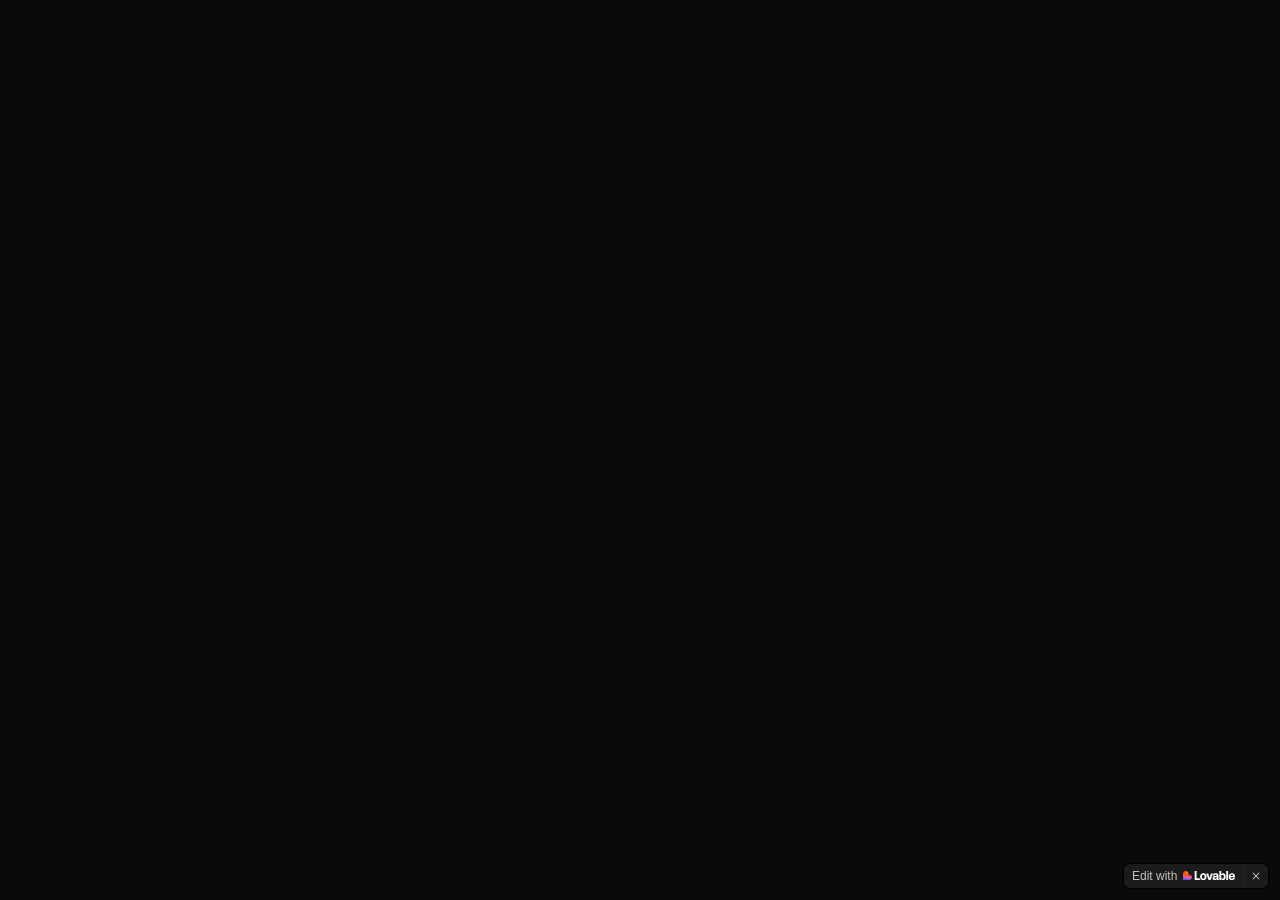
==== index.html @ 26232ea1 "CMO Agent static site (from Lovable build)" ====
<!DOCTYPE html><html lang="en"><head><meta charSet="utf-8"/><meta name="viewport" content="width=device-width, initial-scale=1"/><link rel="stylesheet" href="assets/styles-B9G0Pp6x.css" data-precedence="default"/><link rel="stylesheet" href="https://fonts.googleapis.com/css2?family=Geist:wght@400;500;600&amp;family=Geist+Mono:wght@400;500&amp;display=swap" data-precedence="default"/><title>CMO Agent — Your AI CMO, working every day</title><meta property="og:type" content="website"/><meta name="twitter:card" content="summary_large_image"/><meta name="description" content="Connect your website and get a full marketing strategy, then daily drafted work — SEO articles, social posts, Reddit replies — ready for your approval."/><meta property="og:title" content="CMO Agent — Your AI CMO, working every day"/><meta property="og:description" content="A full marketing strategy from your website, then daily drafted work ready for your approval."/><link rel="modulepreload" href="assets/index-CbZi4fFp.js"/><link rel="modulepreload" href="assets/jsx-runtime-BkSabwWG.js"/><link rel="modulepreload" href="assets/react-DHmoMYoq.js"/><link rel="modulepreload" href="assets/link-D0kujlJP.js"/><link rel="modulepreload" href="assets/routes-bAOMrEwl.js"/><link rel="modulepreload" href="assets/createLucideIcon-CaYjXmwE.js"/><link rel="preconnect" href="https://fonts.googleapis.com"/><link rel="preconnect" href="https://fonts.gstatic.com" crossorigin="anonymous"/><link rel="icon" href="favicon.ico" type="image/x-icon"/>
<style>
	@font-face {
		font-family: 'CameraPlainVariable';
		src: url('https://cdn.gpteng.co/mcp-widgets/v1/fonts/CameraPlainVariable.woff2') format('woff2');
		font-weight: 100 900;
		font-style: normal;
		font-display: swap;
	}

	#lovable-badge {
		--badge-bg: #1b1b1b;
		--badge-text: #c5c1b9;
		--badge-text-hover: #dcdad5;
		--badge-radius: 6px;
		--badge-padding: 8px;
		--badge-gap: 6px;
		--badge-shadow: 
			0 0 0 1px rgba(0, 0, 0, 0.88),
			0 1px 0 0 rgba(0, 0, 0, 0.04),
			0 2px 2px -1px rgba(0, 0, 0, 0.08),
			0 4px 4px -2px rgba(0, 0, 0, 0.08),
			0 8px 8px -4px rgba(0, 0, 0, 0.08),
			0 16px 16px -8px rgba(0, 0, 0, 0.08);
		--badge-transition-duration: 0.2s;
		--badge-transition-easing: cubic-bezier(0.16, 1, 0.32, 1);
		--focus-color: #575ECF;
		--focus-offset: 2px;
		--focus-width: 2px;
		
		position: fixed;
		bottom: 12px;
		right: 12px;
		height: 24px;
		display: flex;
		align-items: center;
		z-index: 1000000;
		background-color: var(--badge-bg) !important;
		color: var(--badge-text) !important;
		border-radius: var(--badge-radius);
		box-shadow: var(--badge-shadow) !important;
		font-size: 12px;
		font-family: CameraPlainVariable, "CameraPlainVariable Fallback", -apple-system, BlinkMacSystemFont, 'Segoe UI', Roboto, sans-serif;
		font-weight: 400 !important;
		text-transform: none !important;
		font-feature-settings: normal !important;
		transform: translateZ(0);
		will-change: transform, opacity;
	}

	#lovable-badge-cta {
		display: flex;
		align-items: center;
		gap: var(--badge-gap);
		padding: 0 var(--badge-padding);
		height: 100%;
		color: inherit;
		text-decoration: none;
		white-space: nowrap;
		border-radius: var(--badge-radius) 0 0 var(--badge-radius);
		transition: 
			background-color var(--badge-transition-duration) ease,
			color var(--badge-transition-duration) ease,
			transform 0.1s ease;
	}

	#lovable-badge-cta:hover {
		background: rgba(255, 255, 255, 0.04);
		color: var(--badge-text-hover);
	}

	#lovable-badge-cta:active {
		transform: scale(0.98);
	}

	#lovable-badge-cta:focus {
		outline: none;
	}

	#lovable-badge-cta:focus-visible {
		outline: var(--focus-width) solid var(--focus-color);
		outline-offset: var(--focus-offset);
		z-index: 1;
	}

	#lovable-badge-text {
		line-height: 1;
	}

	#lovable-badge-divider {
		width: 1px;
		height: 24px;
		background-color: rgba(255, 255, 255, 0.04);
		flex-shrink: 0;
	}

	#lovable-badge-close {
		width: 24px;
		height: 24px;
		min-width: 24px;
		min-height: 24px;
		cursor: pointer;
		background: none;
		border: none;
		padding: 0;
		display: flex;
		align-items: center;
		justify-content: center;
		border-radius: 0 var(--badge-radius) var(--badge-radius) 0;
		flex-shrink: 0;
		transition: 
			background-color var(--badge-transition-duration) ease,
			transform 0.1s ease;
	}

	#lovable-badge-close:hover {
		background: rgba(255, 255, 255, 0.04);
	}

	#lovable-badge-close:active {
		transform: scale(0.92);
	}

	#lovable-badge-close:focus {
		outline: none;
	}

	#lovable-badge-close:focus-visible {
		outline: var(--focus-width) solid var(--focus-color);
		outline-offset: calc(var(--focus-offset) * -1);
		z-index: 1;
	}

	#lovable-badge-close svg path {
		fill: var(--badge-text);
		transition: fill var(--badge-transition-duration) ease;
	}

	#lovable-badge-close:hover svg path {
		fill: var(--badge-text-hover);
	}

	@media (prefers-reduced-motion: reduce) {
		#lovable-badge-cta,
		#lovable-badge-close,
		#lovable-badge-close svg path {
			transition: none;
		}
		
		#lovable-badge-cta:active,
		#lovable-badge-close:active {
			transform: none;
		}
	}

	@media (prefers-contrast: high) {
		#lovable-badge {
			--badge-bg: #000;
			--badge-text: #fff;
			--badge-text-hover: #fff;
			border: 2px solid currentColor;
		}
		
		#lovable-badge-cta:focus-visible,
		#lovable-badge-close:focus-visible {
			outline-width: 3px;
		}
	}
</style>
<aside
	id="lovable-badge"
	role="complementary"
	dir="ltr"
	lang="en"
	aria-label="Edit with Lovable">
	<a
		id="lovable-badge-cta" 
		target="_blank" 
		href="https://lovable.dev/projects/lovp_7pfqg40b8q842s17q9yzrsd79j?utm_source=lovable-badge"
		rel="noopener nofollow"
		aria-label="Edit with Lovable">
		<span id="lovable-badge-text">Edit with</span>
		<svg xmlns="http://www.w3.org/2000/svg" width="52" height="16" fill="none" viewBox="0 0 52 16">
  <path fill="#FCFBF8" fill-rule="evenodd" d="M20.318 5.25c.643 0 1.206.14 1.69.418a2.81 2.81 0 0 1 1.118 1.191c.266.513.4 1.115.4 1.807s-.134 1.296-.4 1.812a2.81 2.81 0 0 1-1.118 1.193c-.484.278-1.047.418-1.69.418s-1.208-.14-1.695-.418a2.85 2.85 0 0 1-1.125-1.193c-.262-.516-.393-1.12-.393-1.812s.131-1.294.393-1.807a2.848 2.848 0 0 1 1.125-1.191c.487-.279 1.052-.418 1.695-.418Zm0 1.425c-.27 0-.504.076-.7.228-.193.147-.34.37-.443.67-.102.295-.153.66-.153 1.093 0 .435.05.801.153 1.1.102.3.25.524.443.676.196.147.43.22.7.22.27 0 .502-.073.694-.22.193-.152.341-.375.443-.67.103-.299.153-.667.153-1.106 0-.65-.112-1.145-.337-1.481a1.08 1.08 0 0 0-.953-.51ZM32.7 5.25c.61 0 1.127.1 1.549.3.422.197.74.48.953.849.217.368.325.809.325 1.32v2.704c0 .29.02.562.062.812.044.245.108.4.19.466V12h-1.935a5.895 5.895 0 0 1-.105-.684 7.745 7.745 0 0 1-.02-.228 2.293 2.293 0 0 1-.151.203c-.205.242-.47.437-.793.584-.32.143-.685.215-1.094.215-.406 0-.77-.08-1.094-.24a1.845 1.845 0 0 1-.756-.682 1.984 1.984 0 0 1-.27-1.045c0-.606.178-1.069.535-1.388.356-.324.87-.534 1.542-.633l1.125-.16c.225-.032.403-.074.534-.123a.622.622 0 0 0 .288-.196.549.549 0 0 0 .093-.327.65.65 0 0 0-.11-.367.702.702 0 0 0-.32-.27c-.14-.07-.31-.105-.51-.105-.32 0-.576.083-.768.251-.193.164-.298.39-.314.676h-1.923c.016-.434.147-.82.393-1.155.25-.34.596-.604 1.039-.792.442-.189.954-.283 1.535-.283Zm.99 3.498a.98.98 0 0 1-.215.14 2.49 2.49 0 0 1-.584.178l-.473.092c-.315.061-.553.156-.713.283-.155.127-.233.305-.233.534 0 .23.084.412.252.547.168.135.383.203.645.203s.494-.058.694-.173c.201-.118.355-.282.461-.49.11-.21.166-.448.166-.714v-.6Zm4.526-2.375c.065-.125.138-.243.221-.349.197-.25.437-.44.719-.571.282-.135.6-.203.952-.203.528 0 .988.138 1.377.412.389.275.688.67.896 1.186.21.512.314 1.12.314 1.824 0 .7-.107 1.309-.32 1.825-.213.512-.518.906-.915 1.18-.393.275-.854.412-1.383.412-.352 0-.667-.062-.946-.184a1.832 1.832 0 0 1-.7-.554 2.2 2.2 0 0 1-.234-.383V12h-1.843V3h1.862v3.373Zm1.284.296c-.274 0-.51.085-.707.253-.192.163-.338.397-.436.7a3.376 3.376 0 0 0-.148 1.05c0 .406.05.759.148 1.058.098.299.243.53.436.694.197.164.433.246.707.246.279 0 .512-.082.7-.246.193-.164.336-.395.43-.694.099-.3.148-.652.148-1.058 0-.405-.05-.757-.147-1.056-.095-.299-.238-.53-.43-.694a1.015 1.015 0 0 0-.7-.253Zm9.416-1.419c.602 0 1.136.131 1.604.393.466.262.829.643 1.086 1.143.263.5.394 1.097.394 1.794 0 .25-.002.449-.006.596H47.51c.018.288.071.538.164.75a1.3 1.3 0 0 0 .491.596c.214.13.465.196.757.196.319 0 .583-.082.792-.246.209-.167.34-.403.393-.706h1.862a2.48 2.48 0 0 1-.485 1.235 2.54 2.54 0 0 1-1.051.805c-.439.188-.949.283-1.53.283-.655 0-1.225-.125-1.708-.375a2.672 2.672 0 0 1-1.13-1.143c-.267-.508-.4-1.137-.4-1.887 0-.712.14-1.327.418-1.843a2.86 2.86 0 0 1 1.155-1.186c.491-.27 1.051-.405 1.678-.405Zm-.044 1.345c-.274 0-.516.068-.725.203a1.29 1.29 0 0 0-.479.59 2.045 2.045 0 0 0-.132.498h2.562a1.873 1.873 0 0 0-.138-.602 1.061 1.061 0 0 0-.418-.516 1.243 1.243 0 0 0-.67-.173Z" clip-rule="evenodd"/>
  <path fill="#FCFBF8" d="m26.605 9.995 1.342-4.566h1.924L27.628 12h-2.07l-2.33-6.57h1.98l1.397 4.565Zm-13.013.143h2.256c1.632 0 1.421 1.837 1.418 1.861h-5.603V3h1.93v7.138Zm31.516 1.861h-1.862V3h1.862v8.999Z"/>
  <path fill="url(#a)" fill-rule="evenodd" d="M2.7 3c1.492 0 2.7 1.192 2.7 2.663v1.012h.9c1.49 0 2.7 1.192 2.7 2.662S7.791 12 6.3 12H0V5.663C0 4.193 1.209 3 2.7 3Z" clip-rule="evenodd"/>
  <defs>
    <radialGradient id="a" cx="0" cy="0" r="1" gradientTransform="matrix(-1.54236 7.07838 -10.231 -2.15602 4.627 5.022)" gradientUnits="userSpaceOnUse">
      <stop offset=".106" stop-color="#FE7B02"/>
      <stop offset=".394" stop-color="#FE3F21"/>
      <stop offset=".608" stop-color="#F858BC"/>
      <stop offset=".929" stop-color="#575ECF"/>
    </radialGradient>
  </defs>
</svg>


	</a>
	
	<span id="lovable-badge-divider" aria-hidden="true"></span>
	
	<button 
		id="lovable-badge-close"
		aria-label="Dismiss"
		title="Dismiss"
		type="button">
		<svg xmlns="http://www.w3.org/2000/svg" width="16" height="16" fill="none" viewBox="0 0 16 16" aria-hidden="true">
			<path d="M10.646 4.646a.5.5 0 1 1 .707.708L8.707 8l2.646 2.646a.5.5 0 1 1-.707.707L8 8.707l-2.646 2.646a.5.5 0 1 1-.708-.707L7.293 8 4.646 5.354a.5.5 0 1 1 .708-.708L8 7.293l2.646-2.647Z"/>
		</svg>
	</button>
</aside>
<script>
	// Don't show the lovable-badge if the page is in an iframe or if it's being rendered by puppeteer (screenshot service)
	if (window.self !== window.top || navigator.userAgent.includes('puppeteer')) {
		var badge = document.getElementById('lovable-badge');
		if (badge) {
			badge.style.display = 'none';
		}
	}

	// Add click event listener to close button with animation
	var closeButton = document.getElementById('lovable-badge-close');
	if (closeButton) {
		closeButton.addEventListener('click', function(event) {
			event.preventDefault();
			event.stopPropagation();
			var badge = document.getElementById('lovable-badge');
			if (badge) {
				badge.classList.add('closing');
				setTimeout(function() {
					if (badge) {
						badge.style.display = 'none';
					}
				}, 240);
			}
		});
	}
</script>
</body></html>
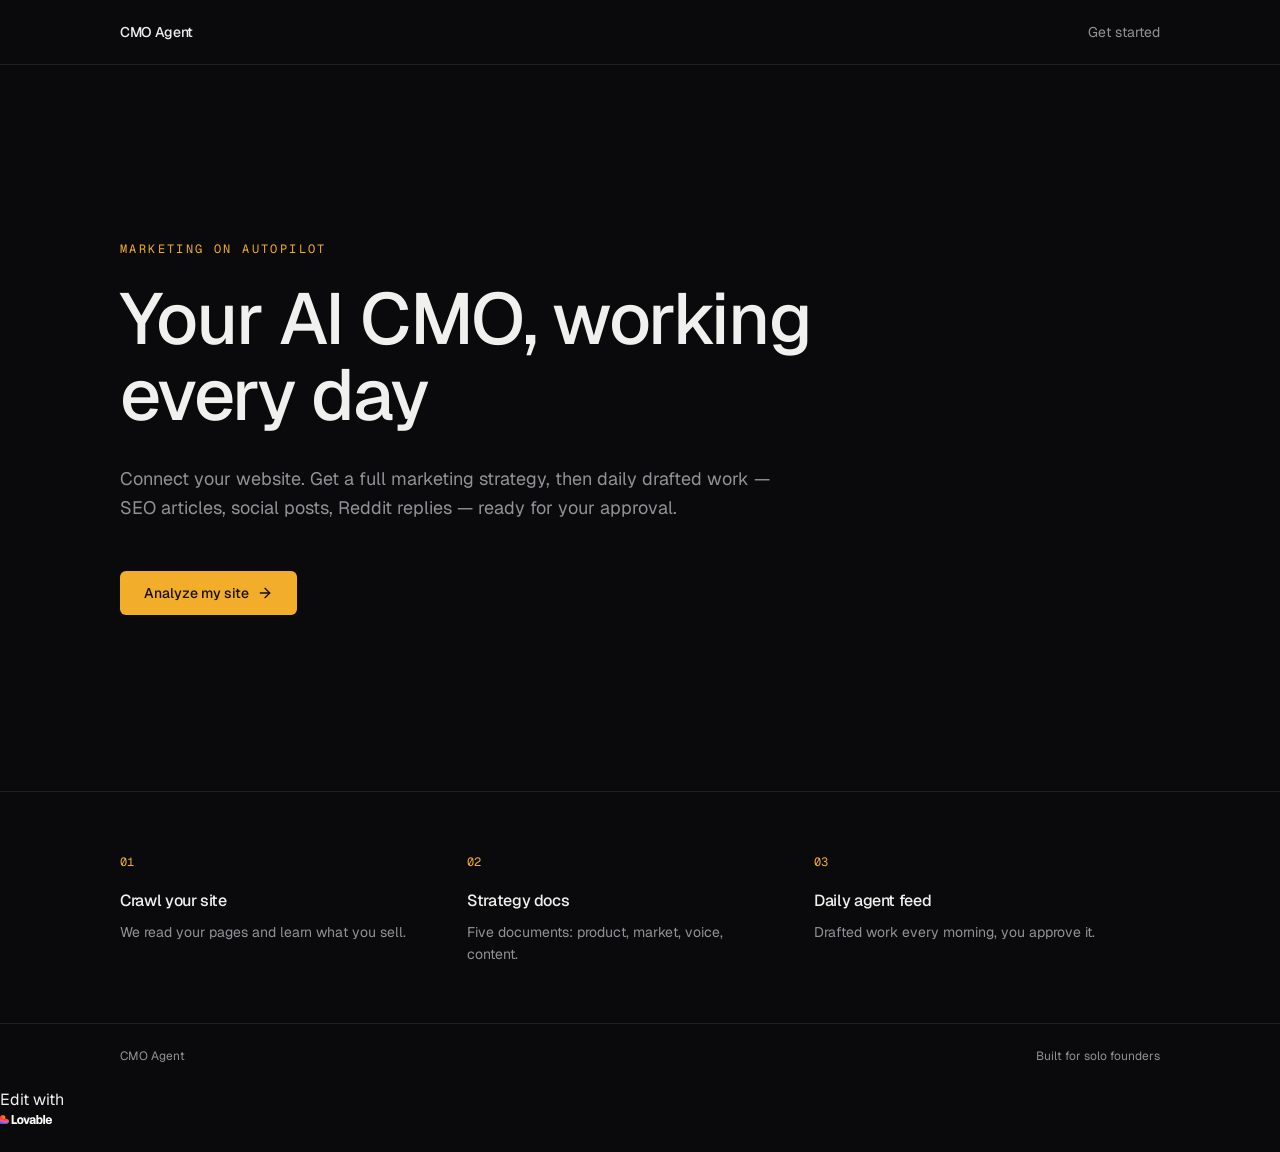
==== commit 98f3d986: "Fix asset paths for Pages base, remove Lovable badge" ====
--- a/index.html
+++ b/index.html
@@ -1,172 +1,6 @@
-<!DOCTYPE html><html lang="en"><head><meta charSet="utf-8"/><meta name="viewport" content="width=device-width, initial-scale=1"/><link rel="stylesheet" href="assets/styles-B9G0Pp6x.css" data-precedence="default"/><link rel="stylesheet" href="https://fonts.googleapis.com/css2?family=Geist:wght@400;500;600&amp;family=Geist+Mono:wght@400;500&amp;display=swap" data-precedence="default"/><title>CMO Agent — Your AI CMO, working every day</title><meta property="og:type" content="website"/><meta name="twitter:card" content="summary_large_image"/><meta name="description" content="Connect your website and get a full marketing strategy, then daily drafted work — SEO articles, social posts, Reddit replies — ready for your approval."/><meta property="og:title" content="CMO Agent — Your AI CMO, working every day"/><meta property="og:description" content="A full marketing strategy from your website, then daily drafted work ready for your approval."/><link rel="modulepreload" href="assets/index-CbZi4fFp.js"/><link rel="modulepreload" href="assets/jsx-runtime-BkSabwWG.js"/><link rel="modulepreload" href="assets/react-DHmoMYoq.js"/><link rel="modulepreload" href="assets/link-D0kujlJP.js"/><link rel="modulepreload" href="assets/routes-bAOMrEwl.js"/><link rel="modulepreload" href="assets/createLucideIcon-CaYjXmwE.js"/><link rel="preconnect" href="https://fonts.googleapis.com"/><link rel="preconnect" href="https://fonts.gstatic.com" crossorigin="anonymous"/><link rel="icon" href="favicon.ico" type="image/x-icon"/>
-<style>
-	@font-face {
-		font-family: 'CameraPlainVariable';
-		src: url('https://cdn.gpteng.co/mcp-widgets/v1/fonts/CameraPlainVariable.woff2') format('woff2');
-		font-weight: 100 900;
-		font-style: normal;
-		font-display: swap;
-	}
+<!DOCTYPE html><html lang="en"><head><meta charSet="utf-8"/><meta name="viewport" content="width=device-width, initial-scale=1"/><link rel="stylesheet" href="/assets/styles-B9G0Pp6x.css" data-precedence="default"/><link rel="stylesheet" href="https://fonts.googleapis.com/css2?family=Geist:wght@400;500;600&amp;family=Geist+Mono:wght@400;500&amp;display=swap" data-precedence="default"/><title>CMO Agent — Your AI CMO, working every day</title><meta property="og:type" content="website"/><meta name="twitter:card" content="summary_large_image"/><meta name="description" content="Connect your website and get a full marketing strategy, then daily drafted work — SEO articles, social posts, Reddit replies — ready for your approval."/><meta property="og:title" content="CMO Agent — Your AI CMO, working every day"/><meta property="og:description" content="A full marketing strategy from your website, then daily drafted work ready for your approval."/><link rel="modulepreload" href="/assets/index-CbZi4fFp.js"/><link rel="modulepreload" href="/assets/jsx-runtime-BkSabwWG.js"/><link rel="modulepreload" href="/assets/react-DHmoMYoq.js"/><link rel="modulepreload" href="/assets/link-D0kujlJP.js"/><link rel="modulepreload" href="/assets/routes-bAOMrEwl.js"/><link rel="modulepreload" href="/assets/createLucideIcon-CaYjXmwE.js"/><link rel="preconnect" href="https://fonts.googleapis.com"/><link rel="preconnect" href="https://fonts.gstatic.com" crossorigin="anonymous"/><link rel="icon" href="/favicon.ico" type="image/x-icon"/>
 
-	#lovable-badge {
-		--badge-bg: #1b1b1b;
-		--badge-text: #c5c1b9;
-		--badge-text-hover: #dcdad5;
-		--badge-radius: 6px;
-		--badge-padding: 8px;
-		--badge-gap: 6px;
-		--badge-shadow: 
-			0 0 0 1px rgba(0, 0, 0, 0.88),
-			0 1px 0 0 rgba(0, 0, 0, 0.04),
-			0 2px 2px -1px rgba(0, 0, 0, 0.08),
-			0 4px 4px -2px rgba(0, 0, 0, 0.08),
-			0 8px 8px -4px rgba(0, 0, 0, 0.08),
-			0 16px 16px -8px rgba(0, 0, 0, 0.08);
-		--badge-transition-duration: 0.2s;
-		--badge-transition-easing: cubic-bezier(0.16, 1, 0.32, 1);
-		--focus-color: #575ECF;
-		--focus-offset: 2px;
-		--focus-width: 2px;
-		
-		position: fixed;
-		bottom: 12px;
-		right: 12px;
-		height: 24px;
-		display: flex;
-		align-items: center;
-		z-index: 1000000;
-		background-color: var(--badge-bg) !important;
-		color: var(--badge-text) !important;
-		border-radius: var(--badge-radius);
-		box-shadow: var(--badge-shadow) !important;
-		font-size: 12px;
-		font-family: CameraPlainVariable, "CameraPlainVariable Fallback", -apple-system, BlinkMacSystemFont, 'Segoe UI', Roboto, sans-serif;
-		font-weight: 400 !important;
-		text-transform: none !important;
-		font-feature-settings: normal !important;
-		transform: translateZ(0);
-		will-change: transform, opacity;
-	}
-
-	#lovable-badge-cta {
-		display: flex;
-		align-items: center;
-		gap: var(--badge-gap);
-		padding: 0 var(--badge-padding);
-		height: 100%;
-		color: inherit;
-		text-decoration: none;
-		white-space: nowrap;
-		border-radius: var(--badge-radius) 0 0 var(--badge-radius);
-		transition: 
-			background-color var(--badge-transition-duration) ease,
-			color var(--badge-transition-duration) ease,
-			transform 0.1s ease;
-	}
-
-	#lovable-badge-cta:hover {
-		background: rgba(255, 255, 255, 0.04);
-		color: var(--badge-text-hover);
-	}
-
-	#lovable-badge-cta:active {
-		transform: scale(0.98);
-	}
-
-	#lovable-badge-cta:focus {
-		outline: none;
-	}
-
-	#lovable-badge-cta:focus-visible {
-		outline: var(--focus-width) solid var(--focus-color);
-		outline-offset: var(--focus-offset);
-		z-index: 1;
-	}
-
-	#lovable-badge-text {
-		line-height: 1;
-	}
-
-	#lovable-badge-divider {
-		width: 1px;
-		height: 24px;
-		background-color: rgba(255, 255, 255, 0.04);
-		flex-shrink: 0;
-	}
-
-	#lovable-badge-close {
-		width: 24px;
-		height: 24px;
-		min-width: 24px;
-		min-height: 24px;
-		cursor: pointer;
-		background: none;
-		border: none;
-		padding: 0;
-		display: flex;
-		align-items: center;
-		justify-content: center;
-		border-radius: 0 var(--badge-radius) var(--badge-radius) 0;
-		flex-shrink: 0;
-		transition: 
-			background-color var(--badge-transition-duration) ease,
-			transform 0.1s ease;
-	}
-
-	#lovable-badge-close:hover {
-		background: rgba(255, 255, 255, 0.04);
-	}
-
-	#lovable-badge-close:active {
-		transform: scale(0.92);
-	}
-
-	#lovable-badge-close:focus {
-		outline: none;
-	}
-
-	#lovable-badge-close:focus-visible {
-		outline: var(--focus-width) solid var(--focus-color);
-		outline-offset: calc(var(--focus-offset) * -1);
-		z-index: 1;
-	}
-
-	#lovable-badge-close svg path {
-		fill: var(--badge-text);
-		transition: fill var(--badge-transition-duration) ease;
-	}
-
-	#lovable-badge-close:hover svg path {
-		fill: var(--badge-text-hover);
-	}
-
-	@media (prefers-reduced-motion: reduce) {
-		#lovable-badge-cta,
-		#lovable-badge-close,
-		#lovable-badge-close svg path {
-			transition: none;
-		}
-		
-		#lovable-badge-cta:active,
-		#lovable-badge-close:active {
-			transform: none;
-		}
-	}
-
-	@media (prefers-contrast: high) {
-		#lovable-badge {
-			--badge-bg: #000;
-			--badge-text: #fff;
-			--badge-text-hover: #fff;
-			border: 2px solid currentColor;
-		}
-		
-		#lovable-badge-cta:focus-visible,
-		#lovable-badge-close:focus-visible {
-			outline-width: 3px;
-		}
-	}
-</style>
+<meta name="twitter:title" content="CMO Agent — Your AI CMO, working every day"><meta name="twitter:description" content="A full marketing strategy from your website, then daily drafted work ready for your approval."><meta property="og:image" content="https://pub-bb2e103a32db4e198524a2e9ed8f35b4.r2.dev/35d54a39430b9082cedb9be3f76086ba/id-preview-3bac236e--b5ab0249-b8af-4610-aa73-fdaeab2eee32.lovable.app-1787962623262.png"><meta name="twitter:image" content="https://pub-bb2e103a32db4e198524a2e9ed8f35b4.r2.dev/35d54a39430b9082cedb9be3f76086ba/id-preview-3bac236e--b5ab0249-b8af-4610-aa73-fdaeab2eee32.lovable.app-1787962623262.png"></head><body><!--$--><div class="flex min-h-screen flex-col"><header class="border-b border-border"><div class="container-page flex h-16 items-center justify-between"><span class="text-sm font-medium tracking-tight">CMO Agent</span><a href="/onboarding" class="text-sm text-muted-foreground transition-colors hover:text-foreground">Get started</a></div></header><main class="flex-1"><section class="container-page py-32 md:py-44"><p class="mb-6 font-mono text-xs uppercase tracking-[0.2em] text-primary">Marketing on autopilot</p><h1 class="max-w-3xl text-5xl font-medium leading-[1.05] md:text-7xl">Your AI CMO, working every day</h1><p class="mt-8 max-w-2xl text-lg leading-relaxed text-muted-foreground">Connect your website. Get a full marketing strategy, then daily drafted work — SEO articles, social posts, Reddit replies — ready for your approval.</p><div class="mt-12"><a href="/onboarding" class="group inline-flex h-11 items-center gap-2 rounded-md bg-primary px-6 text-sm font-medium text-primary-foreground transition-opacity hover:opacity-90">Analyze my site<svg xmlns="http://www.w3.org/2000/svg" width="24" height="24" viewBox="0 0 24 24" fill="none" stroke="currentColor" stroke-width="2" stroke-linecap="round" stroke-linejoin="round" class="lucide lucide-arrow-right size-4 transition-transform group-hover:translate-x-0.5" aria-hidden="true"><path d="M5 12h14"></path><path d="m12 5 7 7-7 7"></path></svg></a></div></section><section class="border-t border-border"><div class="container-page grid gap-px py-px md:grid-cols-3"><div class="py-14 md:pr-10"><span class="font-mono text-xs text-primary">01</span><h2 class="mt-4 text-base font-medium">Crawl your site</h2><p class="mt-2 text-sm leading-relaxed text-muted-foreground">We read your pages and learn what you sell.</p></div><div class="py-14 md:pr-10"><span class="font-mono text-xs text-primary">02</span><h2 class="mt-4 text-base font-medium">Strategy docs</h2><p class="mt-2 text-sm leading-relaxed text-muted-foreground">Five documents: product, market, voice, content.</p></div><div class="py-14 md:pr-10"><span class="font-mono text-xs text-primary">03</span><h2 class="mt-4 text-base font-medium">Daily agent feed</h2><p class="mt-2 text-sm leading-relaxed text-muted-foreground">Drafted work every morning, you approve it.</p></div></div></section></main><footer class="border-t border-border"><div class="container-page flex h-16 items-center justify-between text-xs text-muted-foreground"><span>CMO Agent</span><span>Built for solo founders</span></div></footer></div><script>(function(a,f){let l;try{l=JSON.parse(sessionStorage.getItem(a)||"{}")}catch{return}const n=l?.[f||history.state?.__TSR_key];let c=!1;for(const t in n){const e=n[t],o=e?.scrollX,s=e?.scrollY;if(Number.isFinite(o)&&Number.isFinite(s)){if(t==="window")scrollTo(o,s),c=!0;else if(t)try{const r=document.querySelector(t);r&&(r.scrollLeft=o,r.scrollTop=s)}catch{}}}if(c)return;const i=location.hash.slice(1);if(i){const t=history.state?.__hashScrollIntoViewOptions??!0;if(t){const e=document.getElementById(i);e&&e.scrollIntoView(t)}return}scrollTo(0,0)})("tsr-scroll-restoration-v1_3");document.currentScript.remove()</script><!--/$--><section aria-label="Notifications alt+T" tabindex="-1" aria-live="polite" aria-relevant="additions text" aria-atomic="false"></section><script class="$tsr" id="$tsr-stream-barrier">(self.$R=self.$R||{})["tsr"]=[];self.$_TSR={h(){this.hydrated=!0,this.c()},e(){this.streamEnded=!0,this.c()},c(){this.hydrated&&this.streamEnded&&(delete self.$_TSR,delete self.$R.tsr)},p(e){this.initialized?e():this.buffer.push(e)},buffer:[]};$_TSR.router=($R=>$R[0]={manifest:$R[1]={routes:$R[2]={__root__:$R[3]={preloads:$R[4]=["/assets/index-CbZi4fFp.js","/assets/jsx-runtime-BkSabwWG.js","/assets/react-DHmoMYoq.js","/assets/link-D0kujlJP.js"],scripts:$R[5]=[$R[6]={attrs:$R[7]={type:"module",async:!0,src:"/assets/index-CbZi4fFp.js"}}]},"/":$R[8]={preloads:$R[9]=["/assets/routes-bAOMrEwl.js","/assets/createLucideIcon-CaYjXmwE.js"]}}},matches:$R[10]=[$R[11]={i:"__root__ ",u:1788746621757,s:"success",ssr:!0},$R[12]={i:"  ",u:1788746621757,s:"success",ssr:!0}],lastMatchId:"  "})($R["tsr"]);$_TSR.e();document.currentScript.remove()</script><script type="module" async="" src="/cmo-agent-web/assets/index-CbZi4fFp.js"></script>
 <aside
 	id="lovable-badge"
 	role="complementary"
@@ -209,31 +43,5 @@
 		</svg>
 	</button>
 </aside>
-<script>
-	// Don't show the lovable-badge if the page is in an iframe or if it's being rendered by puppeteer (screenshot service)
-	if (window.self !== window.top || navigator.userAgent.includes('puppeteer')) {
-		var badge = document.getElementById('lovable-badge');
-		if (badge) {
-			badge.style.display = 'none';
-		}
-	}
 
-	// Add click event listener to close button with animation
-	var closeButton = document.getElementById('lovable-badge-close');
-	if (closeButton) {
-		closeButton.addEventListener('click', function(event) {
-			event.preventDefault();
-			event.stopPropagation();
-			var badge = document.getElementById('lovable-badge');
-			if (badge) {
-				badge.classList.add('closing');
-				setTimeout(function() {
-					if (badge) {
-						badge.style.display = 'none';
-					}
-				}, 240);
-			}
-		});
-	}
-</script>
 </body></html>
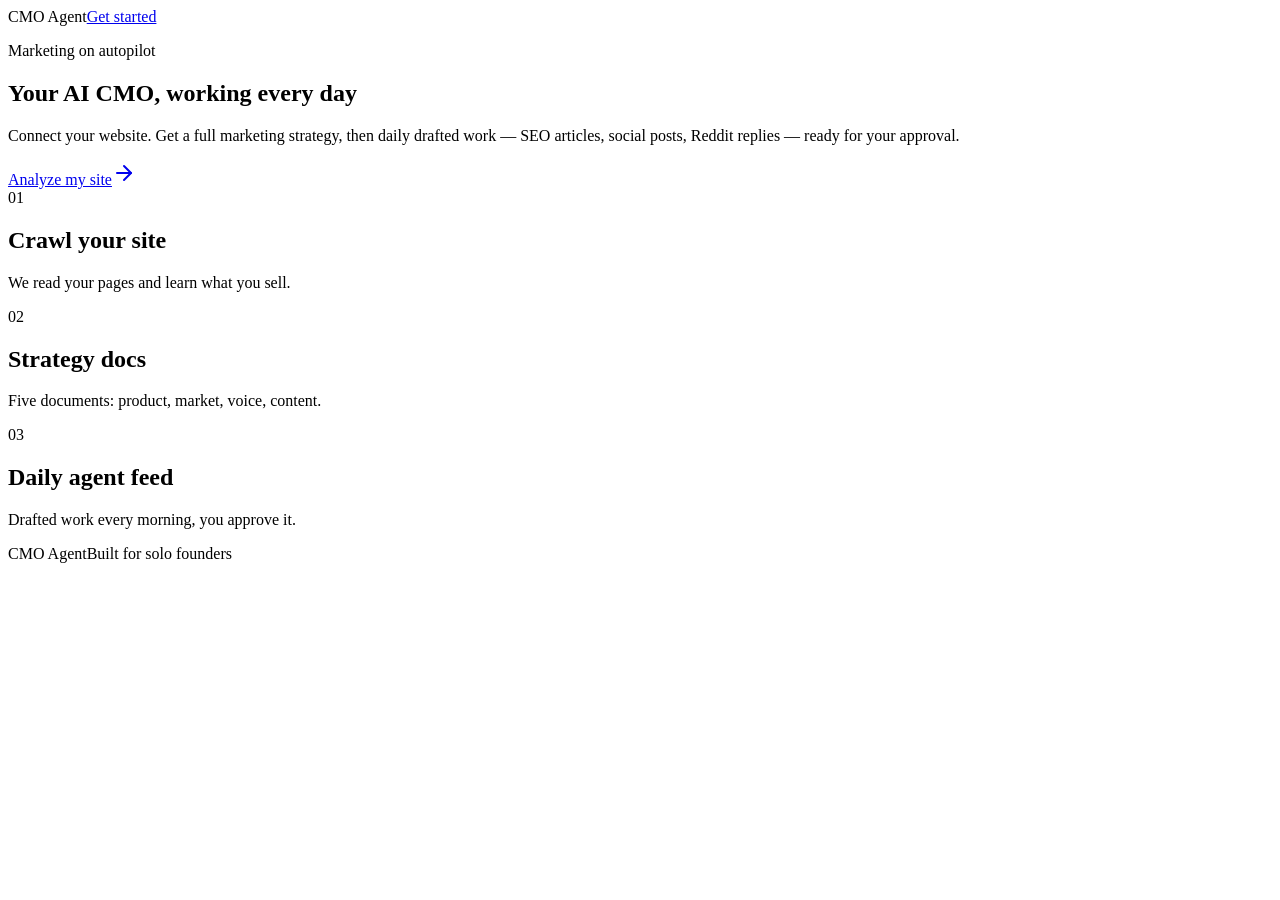
==== commit 14b86121: "Absolute asset paths under /cmo-agent-web/, strip badge" ====
--- a/index.html
+++ b/index.html
@@ -1,47 +1,6 @@
-<!DOCTYPE html><html lang="en"><head><meta charSet="utf-8"/><meta name="viewport" content="width=device-width, initial-scale=1"/><link rel="stylesheet" href="/assets/styles-B9G0Pp6x.css" data-precedence="default"/><link rel="stylesheet" href="https://fonts.googleapis.com/css2?family=Geist:wght@400;500;600&amp;family=Geist+Mono:wght@400;500&amp;display=swap" data-precedence="default"/><title>CMO Agent — Your AI CMO, working every day</title><meta property="og:type" content="website"/><meta name="twitter:card" content="summary_large_image"/><meta name="description" content="Connect your website and get a full marketing strategy, then daily drafted work — SEO articles, social posts, Reddit replies — ready for your approval."/><meta property="og:title" content="CMO Agent — Your AI CMO, working every day"/><meta property="og:description" content="A full marketing strategy from your website, then daily drafted work ready for your approval."/><link rel="modulepreload" href="/assets/index-CbZi4fFp.js"/><link rel="modulepreload" href="/assets/jsx-runtime-BkSabwWG.js"/><link rel="modulepreload" href="/assets/react-DHmoMYoq.js"/><link rel="modulepreload" href="/assets/link-D0kujlJP.js"/><link rel="modulepreload" href="/assets/routes-bAOMrEwl.js"/><link rel="modulepreload" href="/assets/createLucideIcon-CaYjXmwE.js"/><link rel="preconnect" href="https://fonts.googleapis.com"/><link rel="preconnect" href="https://fonts.gstatic.com" crossorigin="anonymous"/><link rel="icon" href="/favicon.ico" type="image/x-icon"/>
+<!DOCTYPE html><html lang="en"><head><meta charSet="utf-8"/><meta name="viewport" content="width=device-width, initial-scale=1"/><link rel="stylesheet" href="/cmo-agent-web/assets/styles-B9G0Pp6x.css" data-precedence="default"/><link rel="stylesheet" href="https://fonts.googleapis.com/css2?family=Geist:wght@400;500;600&amp;family=Geist+Mono:wght@400;500&amp;display=swap" data-precedence="default"/><title>CMO Agent — Your AI CMO, working every day</title><meta property="og:type" content="website"/><meta name="twitter:card" content="summary_large_image"/><meta name="description" content="Connect your website and get a full marketing strategy, then daily drafted work — SEO articles, social posts, Reddit replies — ready for your approval."/><meta property="og:title" content="CMO Agent — Your AI CMO, working every day"/><meta property="og:description" content="A full marketing strategy from your website, then daily drafted work ready for your approval."/><link rel="modulepreload" href="/cmo-agent-web/assets/index-CbZi4fFp.js"/><link rel="modulepreload" href="/cmo-agent-web/assets/jsx-runtime-BkSabwWG.js"/><link rel="modulepreload" href="/cmo-agent-web/assets/react-DHmoMYoq.js"/><link rel="modulepreload" href="/cmo-agent-web/assets/link-D0kujlJP.js"/><link rel="modulepreload" href="/cmo-agent-web/assets/routes-bAOMrEwl.js"/><link rel="modulepreload" href="/cmo-agent-web/assets/createLucideIcon-CaYjXmwE.js"/><link rel="preconnect" href="https://fonts.googleapis.com"/><link rel="preconnect" href="https://fonts.gstatic.com" crossorigin="anonymous"/><link rel="icon" href="/favicon.ico" type="image/x-icon"/>
 
-<meta name="twitter:title" content="CMO Agent — Your AI CMO, working every day"><meta name="twitter:description" content="A full marketing strategy from your website, then daily drafted work ready for your approval."><meta property="og:image" content="https://pub-bb2e103a32db4e198524a2e9ed8f35b4.r2.dev/35d54a39430b9082cedb9be3f76086ba/id-preview-3bac236e--b5ab0249-b8af-4610-aa73-fdaeab2eee32.lovable.app-1787962623262.png"><meta name="twitter:image" content="https://pub-bb2e103a32db4e198524a2e9ed8f35b4.r2.dev/35d54a39430b9082cedb9be3f76086ba/id-preview-3bac236e--b5ab0249-b8af-4610-aa73-fdaeab2eee32.lovable.app-1787962623262.png"></head><body><!--$--><div class="flex min-h-screen flex-col"><header class="border-b border-border"><div class="container-page flex h-16 items-center justify-between"><span class="text-sm font-medium tracking-tight">CMO Agent</span><a href="/onboarding" class="text-sm text-muted-foreground transition-colors hover:text-foreground">Get started</a></div></header><main class="flex-1"><section class="container-page py-32 md:py-44"><p class="mb-6 font-mono text-xs uppercase tracking-[0.2em] text-primary">Marketing on autopilot</p><h1 class="max-w-3xl text-5xl font-medium leading-[1.05] md:text-7xl">Your AI CMO, working every day</h1><p class="mt-8 max-w-2xl text-lg leading-relaxed text-muted-foreground">Connect your website. Get a full marketing strategy, then daily drafted work — SEO articles, social posts, Reddit replies — ready for your approval.</p><div class="mt-12"><a href="/onboarding" class="group inline-flex h-11 items-center gap-2 rounded-md bg-primary px-6 text-sm font-medium text-primary-foreground transition-opacity hover:opacity-90">Analyze my site<svg xmlns="http://www.w3.org/2000/svg" width="24" height="24" viewBox="0 0 24 24" fill="none" stroke="currentColor" stroke-width="2" stroke-linecap="round" stroke-linejoin="round" class="lucide lucide-arrow-right size-4 transition-transform group-hover:translate-x-0.5" aria-hidden="true"><path d="M5 12h14"></path><path d="m12 5 7 7-7 7"></path></svg></a></div></section><section class="border-t border-border"><div class="container-page grid gap-px py-px md:grid-cols-3"><div class="py-14 md:pr-10"><span class="font-mono text-xs text-primary">01</span><h2 class="mt-4 text-base font-medium">Crawl your site</h2><p class="mt-2 text-sm leading-relaxed text-muted-foreground">We read your pages and learn what you sell.</p></div><div class="py-14 md:pr-10"><span class="font-mono text-xs text-primary">02</span><h2 class="mt-4 text-base font-medium">Strategy docs</h2><p class="mt-2 text-sm leading-relaxed text-muted-foreground">Five documents: product, market, voice, content.</p></div><div class="py-14 md:pr-10"><span class="font-mono text-xs text-primary">03</span><h2 class="mt-4 text-base font-medium">Daily agent feed</h2><p class="mt-2 text-sm leading-relaxed text-muted-foreground">Drafted work every morning, you approve it.</p></div></div></section></main><footer class="border-t border-border"><div class="container-page flex h-16 items-center justify-between text-xs text-muted-foreground"><span>CMO Agent</span><span>Built for solo founders</span></div></footer></div><script>(function(a,f){let l;try{l=JSON.parse(sessionStorage.getItem(a)||"{}")}catch{return}const n=l?.[f||history.state?.__TSR_key];let c=!1;for(const t in n){const e=n[t],o=e?.scrollX,s=e?.scrollY;if(Number.isFinite(o)&&Number.isFinite(s)){if(t==="window")scrollTo(o,s),c=!0;else if(t)try{const r=document.querySelector(t);r&&(r.scrollLeft=o,r.scrollTop=s)}catch{}}}if(c)return;const i=location.hash.slice(1);if(i){const t=history.state?.__hashScrollIntoViewOptions??!0;if(t){const e=document.getElementById(i);e&&e.scrollIntoView(t)}return}scrollTo(0,0)})("tsr-scroll-restoration-v1_3");document.currentScript.remove()</script><!--/$--><section aria-label="Notifications alt+T" tabindex="-1" aria-live="polite" aria-relevant="additions text" aria-atomic="false"></section><script class="$tsr" id="$tsr-stream-barrier">(self.$R=self.$R||{})["tsr"]=[];self.$_TSR={h(){this.hydrated=!0,this.c()},e(){this.streamEnded=!0,this.c()},c(){this.hydrated&&this.streamEnded&&(delete self.$_TSR,delete self.$R.tsr)},p(e){this.initialized?e():this.buffer.push(e)},buffer:[]};$_TSR.router=($R=>$R[0]={manifest:$R[1]={routes:$R[2]={__root__:$R[3]={preloads:$R[4]=["/assets/index-CbZi4fFp.js","/assets/jsx-runtime-BkSabwWG.js","/assets/react-DHmoMYoq.js","/assets/link-D0kujlJP.js"],scripts:$R[5]=[$R[6]={attrs:$R[7]={type:"module",async:!0,src:"/assets/index-CbZi4fFp.js"}}]},"/":$R[8]={preloads:$R[9]=["/assets/routes-bAOMrEwl.js","/assets/createLucideIcon-CaYjXmwE.js"]}}},matches:$R[10]=[$R[11]={i:"__root__ ",u:1788746621757,s:"success",ssr:!0},$R[12]={i:"  ",u:1788746621757,s:"success",ssr:!0}],lastMatchId:"  "})($R["tsr"]);$_TSR.e();document.currentScript.remove()</script><script type="module" async="" src="/cmo-agent-web/assets/index-CbZi4fFp.js"></script>
-<aside
-	id="lovable-badge"
-	role="complementary"
-	dir="ltr"
-	lang="en"
-	aria-label="Edit with Lovable">
-	<a
-		id="lovable-badge-cta" 
-		target="_blank" 
-		href="https://lovable.dev/projects/lovp_7pfqg40b8q842s17q9yzrsd79j?utm_source=lovable-badge"
-		rel="noopener nofollow"
-		aria-label="Edit with Lovable">
-		<span id="lovable-badge-text">Edit with</span>
-		<svg xmlns="http://www.w3.org/2000/svg" width="52" height="16" fill="none" viewBox="0 0 52 16">
-  <path fill="#FCFBF8" fill-rule="evenodd" d="M20.318 5.25c.643 0 1.206.14 1.69.418a2.81 2.81 0 0 1 1.118 1.191c.266.513.4 1.115.4 1.807s-.134 1.296-.4 1.812a2.81 2.81 0 0 1-1.118 1.193c-.484.278-1.047.418-1.69.418s-1.208-.14-1.695-.418a2.85 2.85 0 0 1-1.125-1.193c-.262-.516-.393-1.12-.393-1.812s.131-1.294.393-1.807a2.848 2.848 0 0 1 1.125-1.191c.487-.279 1.052-.418 1.695-.418Zm0 1.425c-.27 0-.504.076-.7.228-.193.147-.34.37-.443.67-.102.295-.153.66-.153 1.093 0 .435.05.801.153 1.1.102.3.25.524.443.676.196.147.43.22.7.22.27 0 .502-.073.694-.22.193-.152.341-.375.443-.67.103-.299.153-.667.153-1.106 0-.65-.112-1.145-.337-1.481a1.08 1.08 0 0 0-.953-.51ZM32.7 5.25c.61 0 1.127.1 1.549.3.422.197.74.48.953.849.217.368.325.809.325 1.32v2.704c0 .29.02.562.062.812.044.245.108.4.19.466V12h-1.935a5.895 5.895 0 0 1-.105-.684 7.745 7.745 0 0 1-.02-.228 2.293 2.293 0 0 1-.151.203c-.205.242-.47.437-.793.584-.32.143-.685.215-1.094.215-.406 0-.77-.08-1.094-.24a1.845 1.845 0 0 1-.756-.682 1.984 1.984 0 0 1-.27-1.045c0-.606.178-1.069.535-1.388.356-.324.87-.534 1.542-.633l1.125-.16c.225-.032.403-.074.534-.123a.622.622 0 0 0 .288-.196.549.549 0 0 0 .093-.327.65.65 0 0 0-.11-.367.702.702 0 0 0-.32-.27c-.14-.07-.31-.105-.51-.105-.32 0-.576.083-.768.251-.193.164-.298.39-.314.676h-1.923c.016-.434.147-.82.393-1.155.25-.34.596-.604 1.039-.792.442-.189.954-.283 1.535-.283Zm.99 3.498a.98.98 0 0 1-.215.14 2.49 2.49 0 0 1-.584.178l-.473.092c-.315.061-.553.156-.713.283-.155.127-.233.305-.233.534 0 .23.084.412.252.547.168.135.383.203.645.203s.494-.058.694-.173c.201-.118.355-.282.461-.49.11-.21.166-.448.166-.714v-.6Zm4.526-2.375c.065-.125.138-.243.221-.349.197-.25.437-.44.719-.571.282-.135.6-.203.952-.203.528 0 .988.138 1.377.412.389.275.688.67.896 1.186.21.512.314 1.12.314 1.824 0 .7-.107 1.309-.32 1.825-.213.512-.518.906-.915 1.18-.393.275-.854.412-1.383.412-.352 0-.667-.062-.946-.184a1.832 1.832 0 0 1-.7-.554 2.2 2.2 0 0 1-.234-.383V12h-1.843V3h1.862v3.373Zm1.284.296c-.274 0-.51.085-.707.253-.192.163-.338.397-.436.7a3.376 3.376 0 0 0-.148 1.05c0 .406.05.759.148 1.058.098.299.243.53.436.694.197.164.433.246.707.246.279 0 .512-.082.7-.246.193-.164.336-.395.43-.694.099-.3.148-.652.148-1.058 0-.405-.05-.757-.147-1.056-.095-.299-.238-.53-.43-.694a1.015 1.015 0 0 0-.7-.253Zm9.416-1.419c.602 0 1.136.131 1.604.393.466.262.829.643 1.086 1.143.263.5.394 1.097.394 1.794 0 .25-.002.449-.006.596H47.51c.018.288.071.538.164.75a1.3 1.3 0 0 0 .491.596c.214.13.465.196.757.196.319 0 .583-.082.792-.246.209-.167.34-.403.393-.706h1.862a2.48 2.48 0 0 1-.485 1.235 2.54 2.54 0 0 1-1.051.805c-.439.188-.949.283-1.53.283-.655 0-1.225-.125-1.708-.375a2.672 2.672 0 0 1-1.13-1.143c-.267-.508-.4-1.137-.4-1.887 0-.712.14-1.327.418-1.843a2.86 2.86 0 0 1 1.155-1.186c.491-.27 1.051-.405 1.678-.405Zm-.044 1.345c-.274 0-.516.068-.725.203a1.29 1.29 0 0 0-.479.59 2.045 2.045 0 0 0-.132.498h2.562a1.873 1.873 0 0 0-.138-.602 1.061 1.061 0 0 0-.418-.516 1.243 1.243 0 0 0-.67-.173Z" clip-rule="evenodd"/>
-  <path fill="#FCFBF8" d="m26.605 9.995 1.342-4.566h1.924L27.628 12h-2.07l-2.33-6.57h1.98l1.397 4.565Zm-13.013.143h2.256c1.632 0 1.421 1.837 1.418 1.861h-5.603V3h1.93v7.138Zm31.516 1.861h-1.862V3h1.862v8.999Z"/>
-  <path fill="url(#a)" fill-rule="evenodd" d="M2.7 3c1.492 0 2.7 1.192 2.7 2.663v1.012h.9c1.49 0 2.7 1.192 2.7 2.662S7.791 12 6.3 12H0V5.663C0 4.193 1.209 3 2.7 3Z" clip-rule="evenodd"/>
-  <defs>
-    <radialGradient id="a" cx="0" cy="0" r="1" gradientTransform="matrix(-1.54236 7.07838 -10.231 -2.15602 4.627 5.022)" gradientUnits="userSpaceOnUse">
-      <stop offset=".106" stop-color="#FE7B02"/>
-      <stop offset=".394" stop-color="#FE3F21"/>
-      <stop offset=".608" stop-color="#F858BC"/>
-      <stop offset=".929" stop-color="#575ECF"/>
-    </radialGradient>
-  </defs>
-</svg>
+<meta name="twitter:title" content="CMO Agent — Your AI CMO, working every day"><meta name="twitter:description" content="A full marketing strategy from your website, then daily drafted work ready for your approval."><meta property="og:image" content="https://pub-bb2e103a32db4e198524a2e9ed8f35b4.r2.dev/35d54a39430b9082cedb9be3f76086ba/id-preview-3bac236e--b5ab0249-b8af-4610-aa73-fdaeab2eee32.lovable.app-1787962623262.png"><meta name="twitter:image" content="https://pub-bb2e103a32db4e198524a2e9ed8f35b4.r2.dev/35d54a39430b9082cedb9be3f76086ba/id-preview-3bac236e--b5ab0249-b8af-4610-aa73-fdaeab2eee32.lovable.app-1787962623262.png"></head><body><!--$--><div class="flex min-h-screen flex-col"><header class="border-b border-border"><div class="container-page flex h-16 items-center justify-between"><span class="text-sm font-medium tracking-tight">CMO Agent</span><a href="/onboarding" class="text-sm text-muted-foreground transition-colors hover:text-foreground">Get started</a></div></header><main class="flex-1"><section class="container-page py-32 md:py-44"><p class="mb-6 font-mono text-xs uppercase tracking-[0.2em] text-primary">Marketing on autopilot</p><h1 class="max-w-3xl text-5xl font-medium leading-[1.05] md:text-7xl">Your AI CMO, working every day</h1><p class="mt-8 max-w-2xl text-lg leading-relaxed text-muted-foreground">Connect your website. Get a full marketing strategy, then daily drafted work — SEO articles, social posts, Reddit replies — ready for your approval.</p><div class="mt-12"><a href="/onboarding" class="group inline-flex h-11 items-center gap-2 rounded-md bg-primary px-6 text-sm font-medium text-primary-foreground transition-opacity hover:opacity-90">Analyze my site<svg xmlns="http://www.w3.org/2000/svg" width="24" height="24" viewBox="0 0 24 24" fill="none" stroke="currentColor" stroke-width="2" stroke-linecap="round" stroke-linejoin="round" class="lucide lucide-arrow-right size-4 transition-transform group-hover:translate-x-0.5" aria-hidden="true"><path d="M5 12h14"></path><path d="m12 5 7 7-7 7"></path></svg></a></div></section><section class="border-t border-border"><div class="container-page grid gap-px py-px md:grid-cols-3"><div class="py-14 md:pr-10"><span class="font-mono text-xs text-primary">01</span><h2 class="mt-4 text-base font-medium">Crawl your site</h2><p class="mt-2 text-sm leading-relaxed text-muted-foreground">We read your pages and learn what you sell.</p></div><div class="py-14 md:pr-10"><span class="font-mono text-xs text-primary">02</span><h2 class="mt-4 text-base font-medium">Strategy docs</h2><p class="mt-2 text-sm leading-relaxed text-muted-foreground">Five documents: product, market, voice, content.</p></div><div class="py-14 md:pr-10"><span class="font-mono text-xs text-primary">03</span><h2 class="mt-4 text-base font-medium">Daily agent feed</h2><p class="mt-2 text-sm leading-relaxed text-muted-foreground">Drafted work every morning, you approve it.</p></div></div></section></main><footer class="border-t border-border"><div class="container-page flex h-16 items-center justify-between text-xs text-muted-foreground"><span>CMO Agent</span><span>Built for solo founders</span></div></footer></div><script>(function(a,f){let l;try{l=JSON.parse(sessionStorage.getItem(a)||"{}")}catch{return}const n=l?.[f||history.state?.__TSR_key];let c=!1;for(const t in n){const e=n[t],o=e?.scrollX,s=e?.scrollY;if(Number.isFinite(o)&&Number.isFinite(s)){if(t==="window")scrollTo(o,s),c=!0;else if(t)try{const r=document.querySelector(t);r&&(r.scrollLeft=o,r.scrollTop=s)}catch{}}}if(c)return;const i=location.hash.slice(1);if(i){const t=history.state?.__hashScrollIntoViewOptions??!0;if(t){const e=document.getElementById(i);e&&e.scrollIntoView(t)}return}scrollTo(0,0)})("tsr-scroll-restoration-v1_3");document.currentScript.remove()</script><!--/$--><section aria-label="Notifications alt+T" tabindex="-1" aria-live="polite" aria-relevant="additions text" aria-atomic="false"></section><script class="$tsr" id="$tsr-stream-barrier">(self.$R=self.$R||{})["tsr"]=[];self.$_TSR={h(){this.hydrated=!0,this.c()},e(){this.streamEnded=!0,this.c()},c(){this.hydrated&&this.streamEnded&&(delete self.$_TSR,delete self.$R.tsr)},p(e){this.initialized?e():this.buffer.push(e)},buffer:[]};$_TSR.router=($R=>$R[0]={manifest:$R[1]={routes:$R[2]={__root__:$R[3]={preloads:$R[4]=["/cmo-agent-web/assets/index-CbZi4fFp.js","/cmo-agent-web/assets/jsx-runtime-BkSabwWG.js","/cmo-agent-web/assets/react-DHmoMYoq.js","/cmo-agent-web/assets/link-D0kujlJP.js"],scripts:$R[5]=[$R[6]={attrs:$R[7]={type:"module",async:!0,src:"/cmo-agent-web/assets/index-CbZi4fFp.js"}}]},"/":$R[8]={preloads:$R[9]=["/cmo-agent-web/assets/routes-bAOMrEwl.js","/cmo-agent-web/assets/createLucideIcon-CaYjXmwE.js"]}}},matches:$R[10]=[$R[11]={i:"__root__ ",u:1788746621757,s:"success",ssr:!0},$R[12]={i:"  ",u:1788746621757,s:"success",ssr:!0}],lastMatchId:"  "})($R["tsr"]);$_TSR.e();document.currentScript.remove()</script><script type="module" async="" src="/cmo-agent-web/assets/index-CbZi4fFp.js"></script>
 
 
-	</a>
-	
-	<span id="lovable-badge-divider" aria-hidden="true"></span>
-	
-	<button 
-		id="lovable-badge-close"
-		aria-label="Dismiss"
-		title="Dismiss"
-		type="button">
-		<svg xmlns="http://www.w3.org/2000/svg" width="16" height="16" fill="none" viewBox="0 0 16 16" aria-hidden="true">
-			<path d="M10.646 4.646a.5.5 0 1 1 .707.708L8.707 8l2.646 2.646a.5.5 0 1 1-.707.707L8 8.707l-2.646 2.646a.5.5 0 1 1-.708-.707L7.293 8 4.646 5.354a.5.5 0 1 1 .708-.708L8 7.293l2.646-2.647Z"/>
-		</svg>
-	</button>
-</aside>
-
 </body></html>
